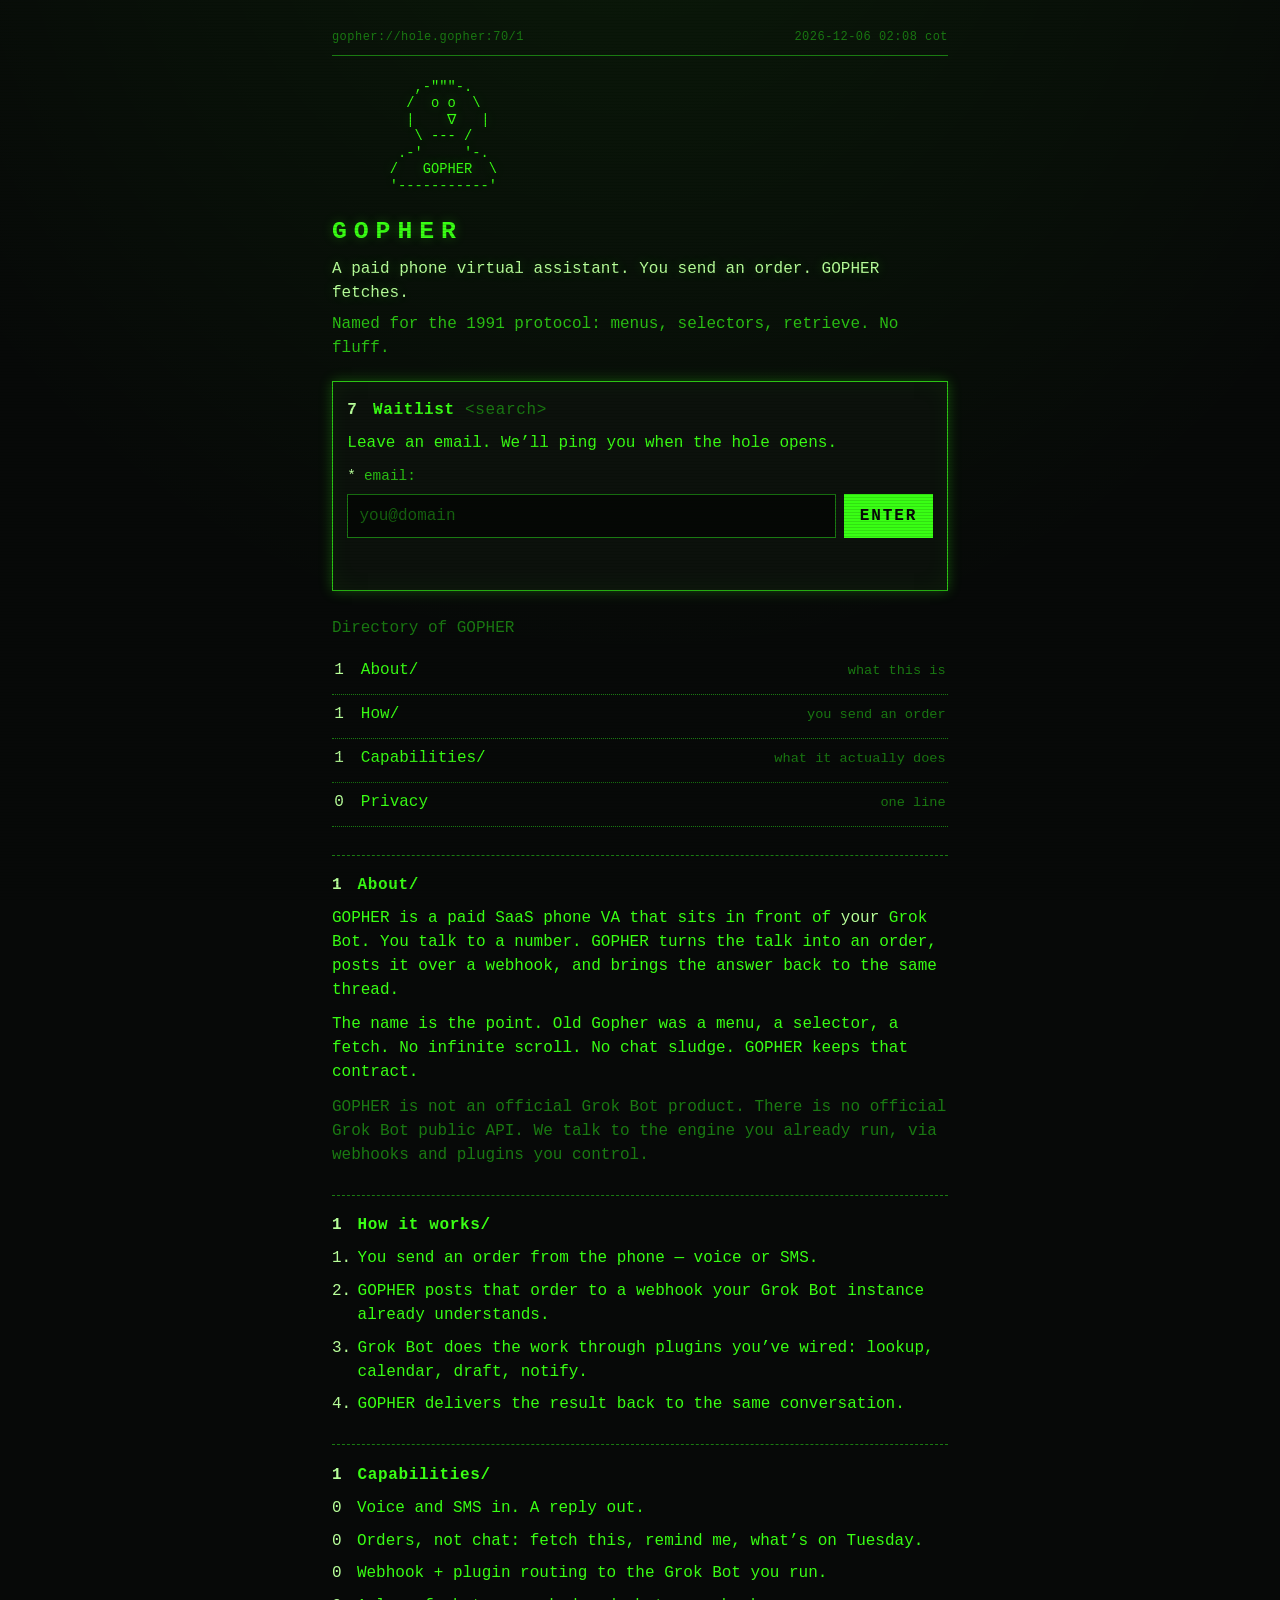
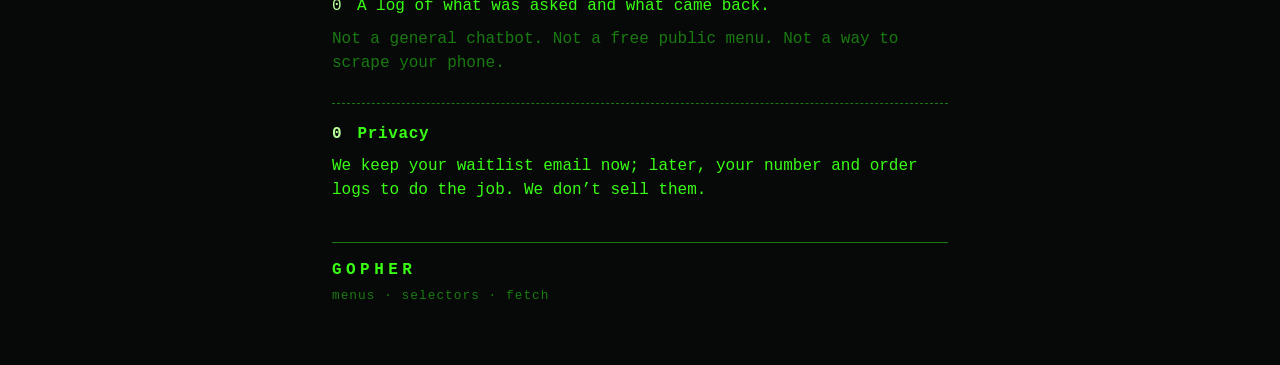
==== index.html @ e6ca9c7a "Initial GOPHER landing page and waitlist. Old-school Gopher-protocol look, working email waitlist, h" ====
<!DOCTYPE html>
<html lang="en">
<head>
  <meta charset="utf-8">
  <meta name="viewport" content="width=device-width, initial-scale=1, viewport-fit=cover">
  <meta name="color-scheme" content="dark">
  <meta name="theme-color" content="#070908">
  <meta name="description" content="GOPHER is a paid phone virtual assistant. You send an order. GOPHER fetches.">
  <title>GOPHER — phone virtual assistant</title>
  <link rel="stylesheet" href="/style.css">
  <link rel="icon" href="data:image/svg+xml,%3Csvg xmlns='http://www.w3.org/2000/svg' viewBox='0 0 16 16'%3E%3Ctext y='14' font-size='14'%3E%3C/text%3E%3Crect width='16' height='16' fill='%23070908'/%3E%3Ctext x='2' y='13' font-size='12' font-family='monospace' fill='%2339ff14'%3Eg%3C/text%3E%3C/svg%3E">
</head>
<body>
  <div class="crt" aria-hidden="true"></div>
  <a class="skip" href="#waitlist">Skip to waitlist</a>

  <div class="shell">
    <header class="status">
      <span class="host">gopher://hole.gopher:70/1</span>
      <span class="clock" id="clock"></span>
    </header>

    <main>
      <section class="hero" aria-labelledby="name">
        <pre class="mascot" aria-hidden="true">
          ,-"""-.
         /  o o  \
         |    ∇   |
          \ --- /
        .-'     '-.
       /   GOPHER  \
       '-----------'</pre>

        <h1 id="name">GOPHER</h1>
        <p class="breath">A paid phone virtual assistant. You send an order. GOPHER fetches.</p>
        <p class="tag">Named for the 1991 protocol: menus, selectors, retrieve. No fluff.</p>
      </section>

      <section class="menu-block wait" id="waitlist" aria-labelledby="wait-label">
        <h2 id="wait-label"><span class="itype">7</span> Waitlist <span class="idim">&lt;search&gt;</span></h2>
        <p class="info">Leave an email. We’ll ping you when the hole opens.</p>

        <form id="form" method="post" action="/api/waitlist" novalidate>
          <label class="prompt" for="email">
            <span class="star" aria-hidden="true">*</span>
            <span>email:</span>
          </label>
          <div class="row">
            <input
              id="email"
              name="email"
              type="email"
              inputmode="email"
              autocomplete="email"
              autocapitalize="off"
              spellcheck="false"
              maxlength="254"
              placeholder="you@domain"
              required
              aria-describedby="form-status">
            <button type="submit" id="submit">ENTER</button>
          </div>
          <p class="status-line" id="form-status" role="status" aria-live="polite"></p>
        </form>
      </section>

      <nav class="toc" aria-label="Selectors">
        <p class="info dim">Directory of GOPHER</p>
        <ol class="selectors">
          <li><a href="#about"><span class="itype">1</span> About/ <span class="path">what this is</span></a></li>
          <li><a href="#how"><span class="itype">1</span> How/ <span class="path">you send an order</span></a></li>
          <li><a href="#caps"><span class="itype">1</span> Capabilities/ <span class="path">what it actually does</span></a></li>
          <li><a href="#privacy"><span class="itype">0</span> Privacy <span class="path">one line</span></a></li>
        </ol>
      </nav>

      <section id="about" class="menu-block">
        <h2><span class="itype">1</span> About/</h2>
        <p class="info">GOPHER is a paid SaaS phone VA that sits in front of <em>your</em> Grok Bot. You talk to a number. GOPHER turns the talk into an order, posts it over a webhook, and brings the answer back to the same thread.</p>
        <p class="info">The name is the point. Old Gopher was a menu, a selector, a fetch. No infinite scroll. No chat sludge. GOPHER keeps that contract.</p>
        <p class="info dim">GOPHER is not an official Grok Bot product. There is no official Grok Bot public API. We talk to the engine you already run, via webhooks and plugins you control.</p>
      </section>

      <section id="how" class="menu-block">
        <h2><span class="itype">1</span> How it works/</h2>
        <ol class="steps">
          <li>You send an order from the phone — voice or SMS.</li>
          <li>GOPHER posts that order to a webhook your Grok Bot instance already understands.</li>
          <li>Grok Bot does the work through plugins you’ve wired: lookup, calendar, draft, notify.</li>
          <li>GOPHER delivers the result back to the same conversation.</li>
        </ol>
      </section>

      <section id="caps" class="menu-block">
        <h2><span class="itype">1</span> Capabilities/</h2>
        <ul class="caps">
          <li><span class="itype">0</span> Voice and SMS in. A reply out.</li>
          <li><span class="itype">0</span> Orders, not chat: fetch this, remind me, what’s on Tuesday.</li>
          <li><span class="itype">0</span> Webhook + plugin routing to the Grok Bot you run.</li>
          <li><span class="itype">0</span> A log of what was asked and what came back.</li>
        </ul>
        <p class="info dim">Not a general chatbot. Not a free public menu. Not a way to scrape your phone.</p>
      </section>

      <section id="privacy" class="menu-block">
        <h2><span class="itype">0</span> Privacy</h2>
        <p class="info">We keep your waitlist email now; later, your number and order logs to do the job. We don’t sell them.</p>
      </section>
    </main>

    <footer>
      <p>GOPHER</p>
      <p class="dim">menus · selectors · fetch</p>
    </footer>
  </div>

  <script src="/app.js"></script>
</body>
</html>
---- style.css ----
/* GOPHER — 1993 hole, 2026 phone. Phosphor on near-black. */
:root {
  --bg: #070908;
  --bg-2: #0c110c;
  --fg: #39ff14;
  --fg-mid: #2bc414;
  --fg-dim: #1a7a12;
  --fg-bright: #b8ff9a;
  --err: #ff6a3d;
  --max: 70ch;
  --pad: clamp(1rem, 4vw, 1.75rem);
  --glow: 0 0 12px rgba(57, 255, 20, 0.28);
}

*, *::before, *::after { box-sizing: border-box; }

html {
  background: var(--bg);
  color: var(--fg);
  font-family: ui-monospace, "SF Mono", "Cascadia Code", "IBM Plex Mono", Menlo, Consolas, "Courier New", monospace;
  font-size: clamp(14px, 2.7vw, 16px);
  line-height: 1.5;
  -webkit-text-size-adjust: 100%;
  text-rendering: optimizeLegibility;
}

body {
  margin: 0;
  min-height: 100dvh;
  background:
    radial-gradient(120% 80% at 50% -10%, rgba(57, 255, 20, 0.07), transparent 55%),
    var(--bg);
  color: var(--fg);
}

.crt {
  pointer-events: none;
  position: fixed;
  inset: 0;
  z-index: 50;
  background:
    repeating-linear-gradient(
      to bottom,
      transparent 0px,
      transparent 2px,
      rgba(0, 12, 0, 0.28) 2px,
      rgba(0, 12, 0, 0.28) 3px
    );
  opacity: 0.45;
}

.skip {
  position: absolute;
  left: 0.75rem;
  top: -3rem;
  z-index: 60;
  background: var(--fg);
  color: var(--bg);
  padding: 0.4rem 0.7rem;
  text-decoration: none;
}
.skip:focus { top: 0.75rem; }

.shell {
  width: min(var(--max), 100%);
  margin: 0 auto;
  padding: var(--pad);
  padding-bottom: calc(var(--pad) + 2rem);
  position: relative;
  z-index: 1;
}

.status {
  display: flex;
  justify-content: space-between;
  gap: 0.75rem;
  font-size: 0.75rem;
  color: var(--fg-dim);
  letter-spacing: 0.04em;
  text-transform: lowercase;
  border-bottom: 1px solid var(--fg-dim);
  padding-bottom: 0.55rem;
  margin-bottom: 1.5rem;
}
.status .clock { white-space: nowrap; }
.host { overflow: hidden; text-overflow: ellipsis; white-space: nowrap; }

.mascot {
  margin: 0 0 1.1rem;
  color: var(--fg);
  text-shadow: var(--glow);
  font-size: 0.78rem;
  line-height: 1.2;
  letter-spacing: 0;
  overflow: hidden;
}

h1 {
  margin: 0 0 0.45rem;
  font-size: 1.35rem;
  font-weight: 700;
  letter-spacing: 0.28em;
  text-shadow: var(--glow);
}

h2 {
  margin: 0 0 0.55rem;
  font-size: 1rem;
  font-weight: 700;
  letter-spacing: 0.04em;
}

.breath {
  margin: 0 0 0.4rem;
  color: var(--fg-bright);
  text-shadow: var(--glow);
}

.tag { margin: 0; color: var(--fg-mid); }

.menu-block {
  margin-top: 1.75rem;
  padding-top: 1.1rem;
  border-top: 1px dashed var(--fg-dim);
}

.wait {
  margin-top: 1.35rem;
  padding: 1rem 0.9rem 1.05rem;
  border: 1px solid var(--fg-mid);
  box-shadow: var(--glow), inset 0 0 24px rgba(57, 255, 20, 0.05);
  background: var(--bg-2);
}

.wait h2 { margin-top: 0; }

.info { margin: 0 0 0.65rem; }
.info:last-child { margin-bottom: 0; }
.dim, .idim { color: var(--fg-dim); font-weight: 400; }

.itype {
  display: inline-block;
  min-width: 1.15ch;
  color: var(--fg-bright);
  margin-right: 0.45ch;
}

.toc { margin-top: 1.6rem; }
.selectors {
  list-style: none;
  margin: 0;
  padding: 0;
}
.selectors li { margin: 0; }
.selectors a {
  display: flex;
  flex-wrap: wrap;
  gap: 0.35rem 0.7rem;
  color: var(--fg);
  text-decoration: none;
  padding: 0.45rem 0.15rem;
  border-bottom: 1px dotted var(--fg-dim);
  min-height: 44px;
  align-items: baseline;
}
.selectors a:hover,
.selectors a:focus-visible {
  color: var(--fg-bright);
  text-shadow: var(--glow);
  outline: none;
  background: rgba(57, 255, 20, 0.05);
}
.path {
  color: var(--fg-dim);
  margin-left: auto;
  font-size: 0.85em;
}

.steps, .caps {
  margin: 0;
  padding: 0;
  list-style: none;
}
.steps li,
.caps li {
  margin: 0 0 0.55rem;
  padding-left: 1.6rem;
  position: relative;
}
.steps li::before {
  position: absolute;
  left: 0;
  color: var(--fg-bright);
}
.steps li:nth-child(1)::before { content: "1."; }
.steps li:nth-child(2)::before { content: "2."; }
.steps li:nth-child(3)::before { content: "3."; }
.steps li:nth-child(4)::before { content: "4."; }
.caps li { padding-left: 0; }

em { font-style: normal; color: var(--fg-bright); }
a { color: var(--fg-bright); }
footer a, .shell > p a { color: var(--fg); }

.prompt {
  display: flex;
  gap: 0.5rem;
  align-items: baseline;
  color: var(--fg-mid);
  margin-bottom: 0.4rem;
  font-size: 0.9rem;
}
.star { color: var(--fg-bright); }

.row {
  display: flex;
  flex-wrap: wrap;
  gap: 0.5rem;
}

input[type="email"] {
  flex: 1 1 12rem;
  min-width: 0;
  min-height: 44px;
  background: #050705;
  color: var(--fg-bright);
  border: 1px solid var(--fg-dim);
  border-radius: 0;
  padding: 0.55rem 0.7rem;
  font: inherit;
  caret-color: var(--fg);
  box-shadow: inset 0 0 0 0 var(--fg);
}
input[type="email"]::placeholder { color: var(--fg-dim); opacity: 0.8; }
input[type="email"]:focus {
  outline: none;
  border-color: var(--fg);
  box-shadow: var(--glow), inset 0 0 8px rgba(57, 255, 20, 0.08);
}

button {
  flex: 0 0 auto;
  min-height: 44px;
  min-width: 5.5rem;
  background: var(--fg);
  color: var(--bg);
  border: 1px solid var(--fg);
  font: inherit;
  font-weight: 700;
  letter-spacing: 0.12em;
  padding: 0.55rem 0.9rem;
  cursor: pointer;
}
button:hover { background: var(--fg-bright); }
button:focus-visible {
  outline: 2px solid var(--fg-bright);
  outline-offset: 2px;
}
button:disabled {
  opacity: 0.55;
  cursor: wait;
}
form.done button { opacity: 0.4; cursor: default; }
input[readonly] { opacity: 0.85; }

.status-line {
  min-height: 1.5em;
  margin: 0.7rem 0 0;
  color: var(--fg-mid);
  white-space: pre-wrap;
}
.status-line.ok { color: var(--fg-bright); text-shadow: var(--glow); }
.status-line.err { color: var(--err); }
.status-line.dup { color: var(--fg-mid); }

footer {
  margin-top: 2.5rem;
  padding-top: 0.9rem;
  border-top: 1px solid var(--fg-dim);
  text-align: left;
}
footer p { margin: 0; letter-spacing: 0.28em; font-weight: 700; }
footer .dim { letter-spacing: 0.08em; font-weight: 400; margin-top: 0.25rem; font-size: 0.8rem; }

::selection { background: var(--fg); color: var(--bg); }

@media (min-width: 540px) {
  h1 { font-size: 1.55rem; }
  .mascot { font-size: 0.86rem; }
}

@media (prefers-reduced-motion: reduce) {
  .crt { display: none; }
  * { text-shadow: none !important; }
}
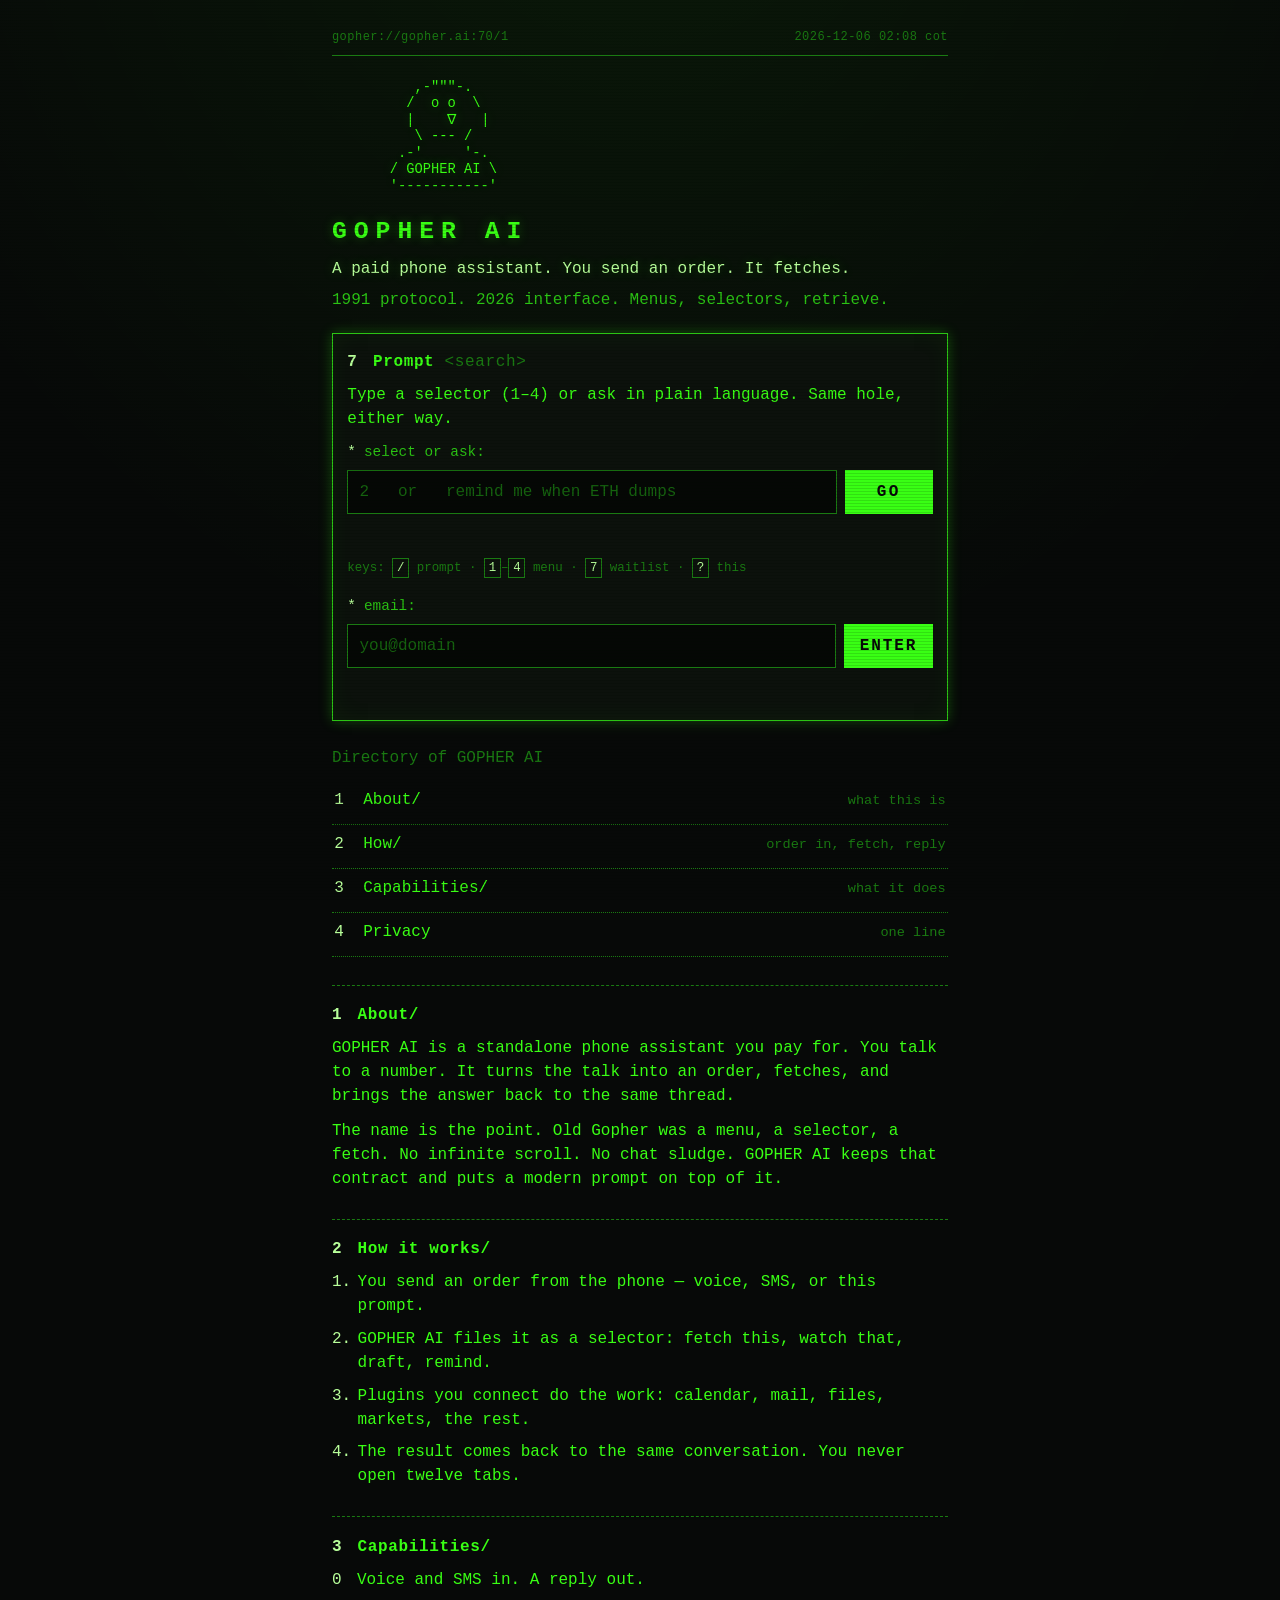
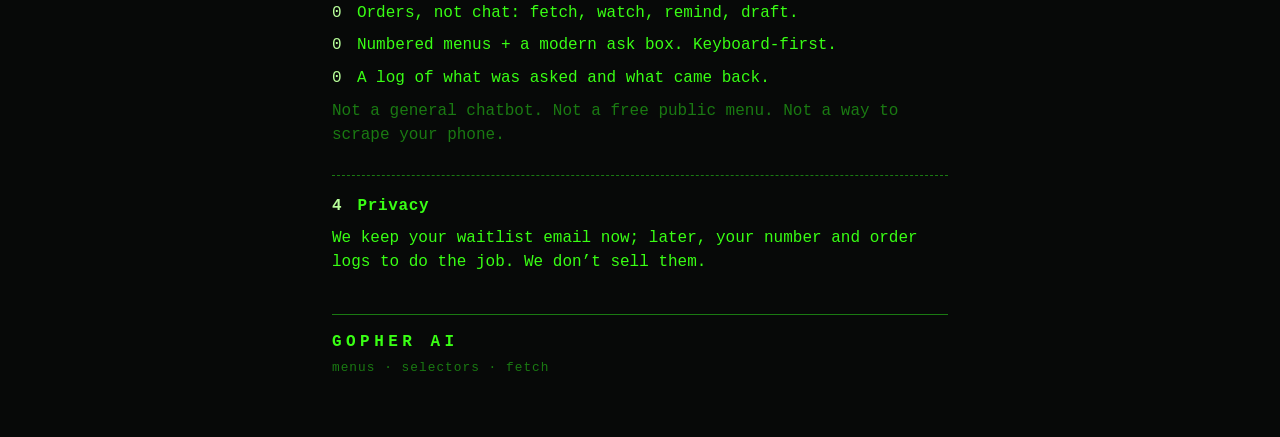
==== commit baa9badf: "GOPHER AI standalone landing: prompt, keyboard selectors, no engine branding. Add a Gopher search/co" ====
--- a/index.html
+++ b/index.html
@@ -5,18 +5,18 @@
   <meta name="viewport" content="width=device-width, initial-scale=1, viewport-fit=cover">
   <meta name="color-scheme" content="dark">
   <meta name="theme-color" content="#070908">
-  <meta name="description" content="GOPHER is a paid phone virtual assistant. You send an order. GOPHER fetches.">
-  <title>GOPHER — phone virtual assistant</title>
-  <link rel="stylesheet" href="/style.css">
-  <link rel="icon" href="data:image/svg+xml,%3Csvg xmlns='http://www.w3.org/2000/svg' viewBox='0 0 16 16'%3E%3Ctext y='14' font-size='14'%3E%3C/text%3E%3Crect width='16' height='16' fill='%23070908'/%3E%3Ctext x='2' y='13' font-size='12' font-family='monospace' fill='%2339ff14'%3Eg%3C/text%3E%3C/svg%3E">
+  <meta name="description" content="GOPHER AI is a paid phone virtual assistant. You send an order. It fetches.">
+  <title>GOPHER AI</title>
+  <link rel="stylesheet" href="style.css">
+  <link rel="icon" href="data:image/svg+xml,%3Csvg xmlns='http://www.w3.org/2000/svg' viewBox='0 0 16 16'%3E%3Crect width='16' height='16' fill='%23070908'/%3E%3Ctext x='2' y='13' font-size='12' font-family='monospace' fill='%2339ff14'%3Eg%3C/text%3E%3C/svg%3E">
 </head>
 <body>
   <div class="crt" aria-hidden="true"></div>
-  <a class="skip" href="#waitlist">Skip to waitlist</a>
+  <a class="skip" href="#ask">Skip to prompt</a>
 
   <div class="shell">
     <header class="status">
-      <span class="host">gopher://hole.gopher:70/1</span>
+      <span class="host">gopher://gopher.ai:70/1</span>
       <span class="clock" id="clock"></span>
     </header>
 
@@ -28,17 +28,31 @@
          |    ∇   |
           \ --- /
         .-'     '-.
-       /   GOPHER  \
+       / GOPHER AI \
        '-----------'</pre>
-
-        <h1 id="name">GOPHER</h1>
-        <p class="breath">A paid phone virtual assistant. You send an order. GOPHER fetches.</p>
-        <p class="tag">Named for the 1991 protocol: menus, selectors, retrieve. No fluff.</p>
+        <h1 id="name">GOPHER AI</h1>
+        <p class="breath">A paid phone assistant. You send an order. It fetches.</p>
+        <p class="tag">1991 protocol. 2026 interface. Menus, selectors, retrieve.</p>
       </section>
 
-      <section class="menu-block wait" id="waitlist" aria-labelledby="wait-label">
-        <h2 id="wait-label"><span class="itype">7</span> Waitlist <span class="idim">&lt;search&gt;</span></h2>
-        <p class="info">Leave an email. We’ll ping you when the hole opens.</p>
+      <section class="menu-block wait" id="ask" aria-labelledby="ask-label">
+        <h2 id="ask-label"><span class="itype">7</span> Prompt <span class="idim">&lt;search&gt;</span></h2>
+        <p class="info">Type a selector (1–4) or ask in plain language. Same hole, either way.</p>
+
+        <form id="ask-form" autocomplete="off">
+          <label class="prompt" for="command">
+            <span class="star" aria-hidden="true">*</span>
+            <span>select or ask:</span>
+          </label>
+          <div class="row">
+            <input id="command" name="command" type="text" maxlength="280"
+              placeholder="2   or   remind me when ETH dumps"
+              spellcheck="true" enterkeyhint="go">
+            <button type="submit" id="go">GO</button>
+          </div>
+          <p class="status-line" id="ask-status" role="status" aria-live="polite"></p>
+          <p class="keys dim">keys: <kbd>/</kbd> prompt · <kbd>1</kbd>–<kbd>4</kbd> menu · <kbd>7</kbd> waitlist · <kbd>?</kbd> this</p>
+        </form>
 
         <form id="form" method="post" action="/api/waitlist" novalidate>
           <label class="prompt" for="email">
@@ -46,17 +60,9 @@
             <span>email:</span>
           </label>
           <div class="row">
-            <input
-              id="email"
-              name="email"
-              type="email"
-              inputmode="email"
-              autocomplete="email"
-              autocapitalize="off"
-              spellcheck="false"
-              maxlength="254"
-              placeholder="you@domain"
-              required
+            <input id="email" name="email" type="email" inputmode="email"
+              autocomplete="email" autocapitalize="off" spellcheck="false"
+              maxlength="254" placeholder="you@domain" required
               aria-describedby="form-status">
             <button type="submit" id="submit">ENTER</button>
           </div>
@@ -65,55 +71,54 @@
       </section>
 
       <nav class="toc" aria-label="Selectors">
-        <p class="info dim">Directory of GOPHER</p>
+        <p class="info dim">Directory of GOPHER AI</p>
         <ol class="selectors">
-          <li><a href="#about"><span class="itype">1</span> About/ <span class="path">what this is</span></a></li>
-          <li><a href="#how"><span class="itype">1</span> How/ <span class="path">you send an order</span></a></li>
-          <li><a href="#caps"><span class="itype">1</span> Capabilities/ <span class="path">what it actually does</span></a></li>
-          <li><a href="#privacy"><span class="itype">0</span> Privacy <span class="path">one line</span></a></li>
+          <li><a href="#about" data-key="1"><span class="itype">1</span> About/ <span class="path">what this is</span></a></li>
+          <li><a href="#how" data-key="2"><span class="itype">2</span> How/ <span class="path">order in, fetch, reply</span></a></li>
+          <li><a href="#caps" data-key="3"><span class="itype">3</span> Capabilities/ <span class="path">what it does</span></a></li>
+          <li><a href="#privacy" data-key="4"><span class="itype">4</span> Privacy <span class="path">one line</span></a></li>
         </ol>
       </nav>
 
-      <section id="about" class="menu-block">
+      <section id="about" class="menu-block" tabindex="-1">
         <h2><span class="itype">1</span> About/</h2>
-        <p class="info">GOPHER is a paid SaaS phone VA that sits in front of <em>your</em> Grok Bot. You talk to a number. GOPHER turns the talk into an order, posts it over a webhook, and brings the answer back to the same thread.</p>
-        <p class="info">The name is the point. Old Gopher was a menu, a selector, a fetch. No infinite scroll. No chat sludge. GOPHER keeps that contract.</p>
-        <p class="info dim">GOPHER is not an official Grok Bot product. There is no official Grok Bot public API. We talk to the engine you already run, via webhooks and plugins you control.</p>
+        <p class="info">GOPHER AI is a standalone phone assistant you pay for. You talk to a number. It turns the talk into an order, fetches, and brings the answer back to the same thread.</p>
+        <p class="info">The name is the point. Old Gopher was a menu, a selector, a fetch. No infinite scroll. No chat sludge. GOPHER AI keeps that contract and puts a modern prompt on top of it.</p>
       </section>
 
-      <section id="how" class="menu-block">
-        <h2><span class="itype">1</span> How it works/</h2>
+      <section id="how" class="menu-block" tabindex="-1">
+        <h2><span class="itype">2</span> How it works/</h2>
         <ol class="steps">
-          <li>You send an order from the phone — voice or SMS.</li>
-          <li>GOPHER posts that order to a webhook your Grok Bot instance already understands.</li>
-          <li>Grok Bot does the work through plugins you’ve wired: lookup, calendar, draft, notify.</li>
-          <li>GOPHER delivers the result back to the same conversation.</li>
+          <li>You send an order from the phone — voice, SMS, or this prompt.</li>
+          <li>GOPHER AI files it as a selector: fetch this, watch that, draft, remind.</li>
+          <li>Plugins you connect do the work: calendar, mail, files, markets, the rest.</li>
+          <li>The result comes back to the same conversation. You never open twelve tabs.</li>
         </ol>
       </section>
 
-      <section id="caps" class="menu-block">
-        <h2><span class="itype">1</span> Capabilities/</h2>
+      <section id="caps" class="menu-block" tabindex="-1">
+        <h2><span class="itype">3</span> Capabilities/</h2>
         <ul class="caps">
           <li><span class="itype">0</span> Voice and SMS in. A reply out.</li>
-          <li><span class="itype">0</span> Orders, not chat: fetch this, remind me, what’s on Tuesday.</li>
-          <li><span class="itype">0</span> Webhook + plugin routing to the Grok Bot you run.</li>
+          <li><span class="itype">0</span> Orders, not chat: fetch, watch, remind, draft.</li>
+          <li><span class="itype">0</span> Numbered menus + a modern ask box. Keyboard-first.</li>
           <li><span class="itype">0</span> A log of what was asked and what came back.</li>
         </ul>
         <p class="info dim">Not a general chatbot. Not a free public menu. Not a way to scrape your phone.</p>
       </section>
 
-      <section id="privacy" class="menu-block">
-        <h2><span class="itype">0</span> Privacy</h2>
+      <section id="privacy" class="menu-block" tabindex="-1">
+        <h2><span class="itype">4</span> Privacy</h2>
         <p class="info">We keep your waitlist email now; later, your number and order logs to do the job. We don’t sell them.</p>
       </section>
     </main>
 
     <footer>
-      <p>GOPHER</p>
+      <p>GOPHER AI</p>
       <p class="dim">menus · selectors · fetch</p>
     </footer>
   </div>
 
-  <script src="/app.js"></script>
+  <script src="app.js"></script>
 </body>
 </html>
--- a/style.css
+++ b/style.css
@@ -293,3 +293,53 @@
   .crt { display: none; }
   * { text-shadow: none !important; }
 }
+
+/* GOPHER AI — command prompt + keyboard */
+.keys { margin: 0.55rem 0 1.1rem; font-size: 0.78rem; }
+kbd {
+  display: inline-block;
+  border: 1px solid var(--fg-dim);
+  padding: 0 0.3em;
+  min-width: 1.1em;
+  text-align: center;
+  color: var(--fg-bright);
+  font: inherit;
+}
+#command {
+  flex: 1 1 12rem;
+  min-width: 0;
+  min-height: 44px;
+  background: #050705;
+  color: var(--fg-bright);
+  border: 1px solid var(--fg-dim);
+  border-radius: 0;
+  padding: 0.55rem 0.7rem;
+  font: inherit;
+  caret-color: var(--fg);
+}
+#command:focus {
+  outline: none;
+  border-color: var(--fg);
+  box-shadow: var(--glow), inset 0 0 8px rgba(57, 255, 20, 0.08);
+}
+#command::placeholder { color: var(--fg-dim); opacity: 0.8; }
+#go {
+  letter-spacing: 0.14em;
+}
+.selectors a.active,
+.selectors a:hover,
+.selectors a:focus-visible {
+  color: var(--fg-bright);
+  text-shadow: var(--glow);
+  background: rgba(57, 255, 20, 0.07);
+}
+.selectors a .itype {
+  min-width: 1.4ch;
+}
+section.menu-block:target,
+section.menu-block:focus {
+  outline: none;
+  box-shadow: inset 3px 0 0 var(--fg);
+  padding-left: 0.6rem;
+}
+#ask-form { margin-bottom: 0.9rem; }
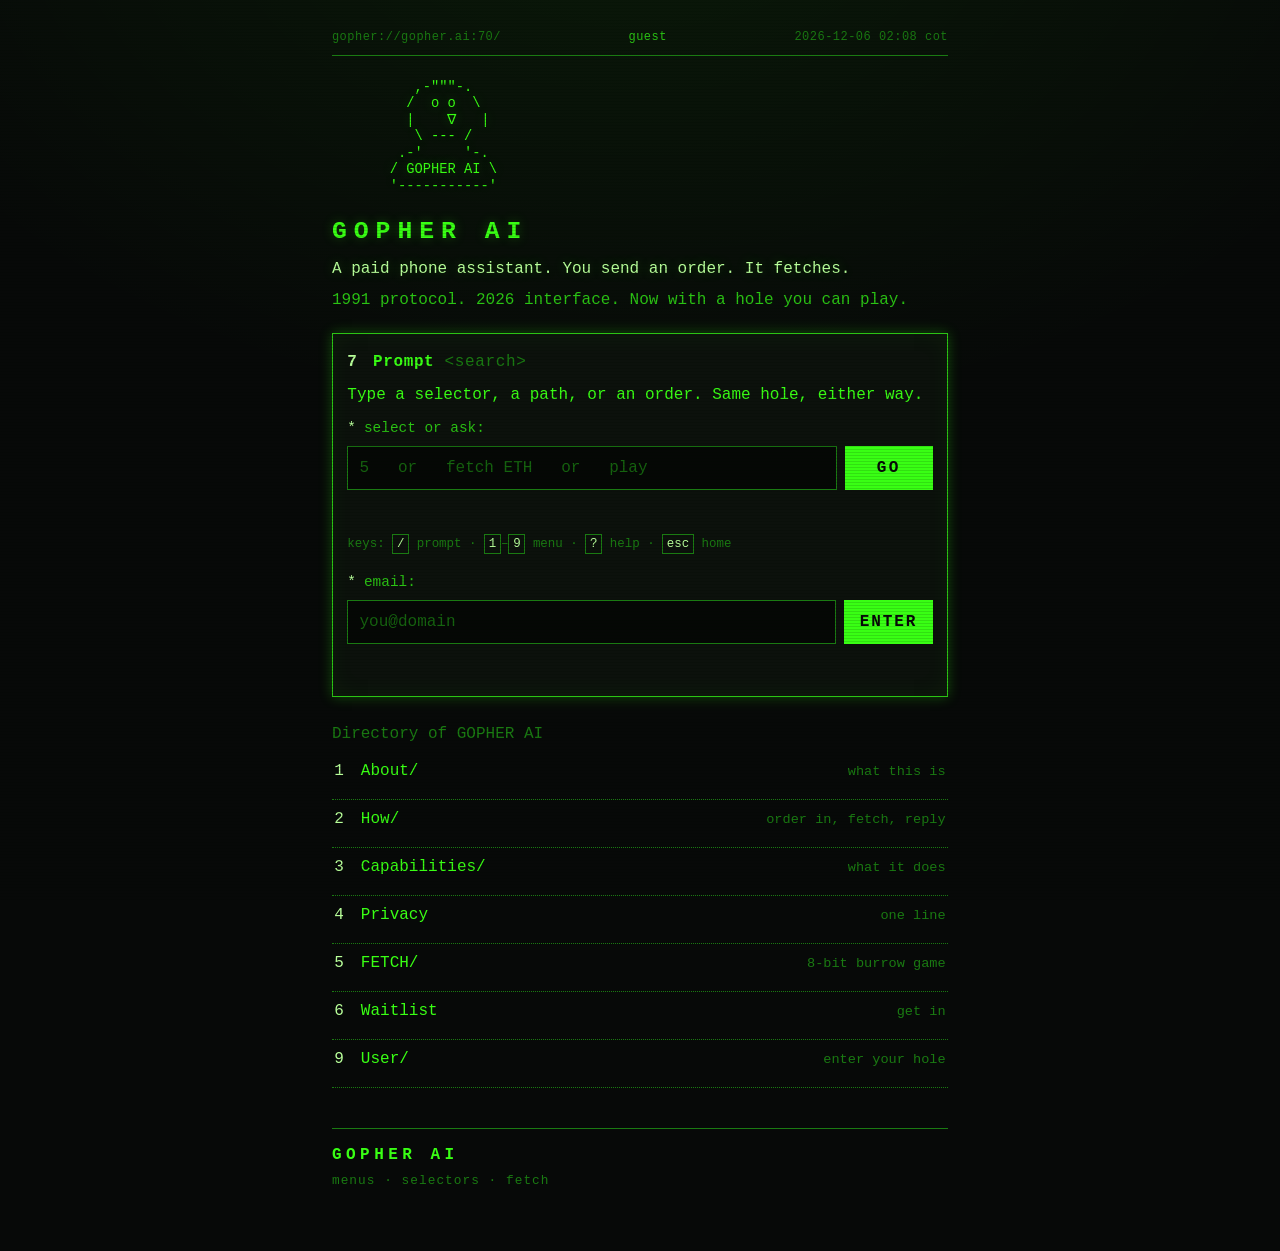
==== commit 5ec4f1b1: "Add scalable Gopher directory, device login, and FETCH 8-bit game. Menu is data-driven. User/ stores" ====
--- a/index.html
+++ b/index.html
@@ -5,9 +5,10 @@
   <meta name="viewport" content="width=device-width, initial-scale=1, viewport-fit=cover">
   <meta name="color-scheme" content="dark">
   <meta name="theme-color" content="#070908">
-  <meta name="description" content="GOPHER AI is a paid phone virtual assistant. You send an order. It fetches.">
+  <meta name="description" content="GOPHER AI is a paid phone assistant. Menus, selectors, fetch. Play FETCH.">
   <title>GOPHER AI</title>
   <link rel="stylesheet" href="style.css">
+  <link rel="manifest" href="manifest.json">
   <link rel="icon" href="data:image/svg+xml,%3Csvg xmlns='http://www.w3.org/2000/svg' viewBox='0 0 16 16'%3E%3Crect width='16' height='16' fill='%23070908'/%3E%3Ctext x='2' y='13' font-size='12' font-family='monospace' fill='%2339ff14'%3Eg%3C/text%3E%3C/svg%3E">
 </head>
 <body>
@@ -16,13 +17,13 @@
 
   <div class="shell">
     <header class="status">
-      <span class="host">gopher://gopher.ai:70/1</span>
+      <span class="host" id="host">gopher://gopher.ai:70/1</span>
+      <span class="who" id="who">guest</span>
       <span class="clock" id="clock"></span>
     </header>
 
-    <main>
-      <section class="hero" aria-labelledby="name">
-        <pre class="mascot" aria-hidden="true">
+    <section class="hero" id="hero">
+      <pre class="mascot" aria-hidden="true">
           ,-"""-.
          /  o o  \
          |    ∇   |
@@ -30,95 +31,87 @@
         .-'     '-.
        / GOPHER AI \
        '-----------'</pre>
-        <h1 id="name">GOPHER AI</h1>
-        <p class="breath">A paid phone assistant. You send an order. It fetches.</p>
-        <p class="tag">1991 protocol. 2026 interface. Menus, selectors, retrieve.</p>
-      </section>
+      <h1>GOPHER AI</h1>
+      <p class="breath">A paid phone assistant. You send an order. It fetches.</p>
+      <p class="tag">1991 protocol. 2026 interface. Now with a hole you can play.</p>
+    </section>
 
-      <section class="menu-block wait" id="ask" aria-labelledby="ask-label">
-        <h2 id="ask-label"><span class="itype">7</span> Prompt <span class="idim">&lt;search&gt;</span></h2>
-        <p class="info">Type a selector (1–4) or ask in plain language. Same hole, either way.</p>
+    <section class="menu-block wait" id="ask">
+      <h2><span class="itype">7</span> Prompt <span class="idim">&lt;search&gt;</span></h2>
+      <p class="info">Type a selector, a path, or an order. Same hole, either way.</p>
+      <form id="ask-form" autocomplete="off">
+        <label class="prompt" for="command"><span class="star">*</span> <span>select or ask:</span></label>
+        <div class="row">
+          <input id="command" maxlength="280" placeholder="5   or   fetch ETH   or   play" enterkeyhint="go">
+          <button type="submit" id="go">GO</button>
+        </div>
+        <p class="status-line" id="ask-status" role="status"></p>
+        <p class="keys dim">keys: <kbd>/</kbd> prompt · <kbd>1</kbd>–<kbd>9</kbd> menu · <kbd>?</kbd> help · <kbd>esc</kbd> home</p>
+      </form>
+      <form id="form" novalidate>
+        <label class="prompt" for="email"><span class="star">*</span> <span>email:</span></label>
+        <div class="row">
+          <input id="email" type="email" inputmode="email" autocomplete="email" maxlength="254" placeholder="you@domain" required>
+          <button type="submit" id="submit">ENTER</button>
+        </div>
+        <p class="status-line" id="form-status" role="status"></p>
+      </form>
+    </section>
 
-        <form id="ask-form" autocomplete="off">
-          <label class="prompt" for="command">
-            <span class="star" aria-hidden="true">*</span>
-            <span>select or ask:</span>
-          </label>
-          <div class="row">
-            <input id="command" name="command" type="text" maxlength="280"
-              placeholder="2   or   remind me when ETH dumps"
-              spellcheck="true" enterkeyhint="go">
-            <button type="submit" id="go">GO</button>
+    <nav class="toc" id="dir" aria-label="Gopher directory"></nav>
+
+    <section id="view" class="menu-block" hidden tabindex="-1"></section>
+
+    <section id="auth" class="menu-block wait" hidden>
+      <h2><span class="itype">9</span> User/</h2>
+      <p class="info">A hole on this device. Passphrase never leaves the phone. Not a cloud account yet.</p>
+      <form id="auth-form">
+        <label class="prompt" for="uname"><span class="star">*</span> name:</label>
+        <input id="uname" maxlength="24" autocomplete="username" placeholder="hole-name">
+        <label class="prompt" for="pass"><span class="star">*</span> passphrase:</label>
+        <input id="pass" type="password" maxlength="128" autocomplete="current-password" placeholder="••••">
+        <div class="row">
+          <button type="submit" id="auth-enter">ENTER HOLE</button>
+          <button type="button" id="auth-new" class="ghost">NEW HOLE</button>
+          <button type="button" id="auth-out" class="ghost" hidden>LEAVE</button>
+        </div>
+        <p class="status-line" id="auth-status" role="status"></p>
+      </form>
+    </section>
+
+    <section id="game" class="menu-block game-block" hidden>
+      <h2><span class="itype">5</span> FETCH/</h2>
+      <p class="info">8-bit burrow. Collect packets. Avoid sludge. Arrow keys or WASD. Tap edges on a phone.</p>
+      <div class="game-wrap">
+        <canvas id="fetch" width="160" height="144" aria-label="FETCH, an 8-bit gopher game"></canvas>
+        <div class="game-hud">
+          <span id="g-score">score 0</span>
+          <span id="g-lvl">lvl 1</span>
+          <span id="g-lives">lives 3</span>
+          <span id="g-best">best 0</span>
+        </div>
+        <div class="dpad" aria-hidden="true">
+          <button type="button" data-dir="up">↑</button>
+          <div class="dpad-mid">
+            <button type="button" data-dir="left">←</button>
+            <button type="button" data-dir="down">↓</button>
+            <button type="button" data-dir="right">→</button>
           </div>
-          <p class="status-line" id="ask-status" role="status" aria-live="polite"></p>
-          <p class="keys dim">keys: <kbd>/</kbd> prompt · <kbd>1</kbd>–<kbd>4</kbd> menu · <kbd>7</kbd> waitlist · <kbd>?</kbd> this</p>
-        </form>
-
-        <form id="form" method="post" action="/api/waitlist" novalidate>
-          <label class="prompt" for="email">
-            <span class="star" aria-hidden="true">*</span>
-            <span>email:</span>
-          </label>
-          <div class="row">
-            <input id="email" name="email" type="email" inputmode="email"
-              autocomplete="email" autocapitalize="off" spellcheck="false"
-              maxlength="254" placeholder="you@domain" required
-              aria-describedby="form-status">
-            <button type="submit" id="submit">ENTER</button>
-          </div>
-          <p class="status-line" id="form-status" role="status" aria-live="polite"></p>
-        </form>
-      </section>
-
-      <nav class="toc" aria-label="Selectors">
-        <p class="info dim">Directory of GOPHER AI</p>
-        <ol class="selectors">
-          <li><a href="#about" data-key="1"><span class="itype">1</span> About/ <span class="path">what this is</span></a></li>
-          <li><a href="#how" data-key="2"><span class="itype">2</span> How/ <span class="path">order in, fetch, reply</span></a></li>
-          <li><a href="#caps" data-key="3"><span class="itype">3</span> Capabilities/ <span class="path">what it does</span></a></li>
-          <li><a href="#privacy" data-key="4"><span class="itype">4</span> Privacy <span class="path">one line</span></a></li>
-        </ol>
-      </nav>
-
-      <section id="about" class="menu-block" tabindex="-1">
-        <h2><span class="itype">1</span> About/</h2>
-        <p class="info">GOPHER AI is a standalone phone assistant you pay for. You talk to a number. It turns the talk into an order, fetches, and brings the answer back to the same thread.</p>
-        <p class="info">The name is the point. Old Gopher was a menu, a selector, a fetch. No infinite scroll. No chat sludge. GOPHER AI keeps that contract and puts a modern prompt on top of it.</p>
-      </section>
-
-      <section id="how" class="menu-block" tabindex="-1">
-        <h2><span class="itype">2</span> How it works/</h2>
-        <ol class="steps">
-          <li>You send an order from the phone — voice, SMS, or this prompt.</li>
-          <li>GOPHER AI files it as a selector: fetch this, watch that, draft, remind.</li>
-          <li>Plugins you connect do the work: calendar, mail, files, markets, the rest.</li>
-          <li>The result comes back to the same conversation. You never open twelve tabs.</li>
-        </ol>
-      </section>
-
-      <section id="caps" class="menu-block" tabindex="-1">
-        <h2><span class="itype">3</span> Capabilities/</h2>
-        <ul class="caps">
-          <li><span class="itype">0</span> Voice and SMS in. A reply out.</li>
-          <li><span class="itype">0</span> Orders, not chat: fetch, watch, remind, draft.</li>
-          <li><span class="itype">0</span> Numbered menus + a modern ask box. Keyboard-first.</li>
-          <li><span class="itype">0</span> A log of what was asked and what came back.</li>
-        </ul>
-        <p class="info dim">Not a general chatbot. Not a free public menu. Not a way to scrape your phone.</p>
-      </section>
-
-      <section id="privacy" class="menu-block" tabindex="-1">
-        <h2><span class="itype">4</span> Privacy</h2>
-        <p class="info">We keep your waitlist email now; later, your number and order logs to do the job. We don’t sell them.</p>
-      </section>
-    </main>
+        </div>
+        <div class="row">
+          <button type="button" id="g-start">START</button>
+          <button type="button" id="g-mute" class="ghost">MUTE</button>
+        </div>
+        <p class="status-line" id="g-status">press START. fetch 8 packets to clear a hole.</p>
+      </div>
+    </section>
 
     <footer>
       <p>GOPHER AI</p>
       <p class="dim">menus · selectors · fetch</p>
     </footer>
   </div>
-
+  <script src="game.js"></script>
   <script src="app.js"></script>
 </body>
 </html>
--- a/style.css
+++ b/style.css
@@ -343,3 +343,82 @@
   padding-left: 0.6rem;
 }
 #ask-form { margin-bottom: 0.9rem; }
+
+.status { align-items: baseline; }
+.who { color: var(--fg-mid); overflow: hidden; text-overflow: ellipsis; max-width: 10ch; }
+#uname, #pass, #auth input[type="password"], #auth input[type="text"] {
+  width: 100%;
+  min-height: 44px;
+  margin-bottom: 0.55rem;
+  background: #050705;
+  color: var(--fg-bright);
+  border: 1px solid var(--fg-dim);
+  border-radius: 0;
+  padding: 0.55rem 0.7rem;
+  font: inherit;
+  caret-color: var(--fg);
+}
+button.ghost {
+  background: transparent;
+  color: var(--fg);
+  border: 1px solid var(--fg-dim);
+  letter-spacing: 0.08em;
+}
+button.ghost:hover { border-color: var(--fg); color: var(--fg-bright); }
+.game-wrap { margin-top: 0.6rem; }
+#fetch {
+  width: 100%;
+  max-width: 480px;
+  height: auto;
+  image-rendering: pixelated;
+  image-rendering: crisp-edges;
+  background: #020302;
+  border: 1px solid var(--fg-mid);
+  box-shadow: var(--glow);
+  display: block;
+}
+.game-hud {
+  display: flex;
+  flex-wrap: wrap;
+  gap: 0.6rem 1rem;
+  font-size: 0.8rem;
+  color: var(--fg-mid);
+  margin: 0.5rem 0;
+}
+.dpad { display: grid; gap: 0.35rem; justify-items: center; margin: 0.6rem 0 0.8rem; }
+.dpad-mid { display: flex; gap: 0.35rem; }
+.dpad button {
+  min-width: 3.2rem;
+  letter-spacing: 0;
+}
+#dir .info { margin-bottom: 0.35rem; }
+.selectors button.sel {
+  display: flex;
+  width: 100%;
+  text-align: left;
+  background: transparent;
+  color: var(--fg);
+  border: 0;
+  border-bottom: 1px dotted var(--fg-dim);
+  border-radius: 0;
+  font: inherit;
+  font-weight: 400;
+  letter-spacing: 0;
+  padding: 0.45rem 0.15rem;
+  min-height: 48px;
+  align-items: baseline;
+  justify-content: flex-start;
+  gap: 0.35rem 0.7rem;
+  flex-wrap: wrap;
+}
+.selectors button.sel:hover,
+.selectors button.sel:focus-visible,
+.selectors button.sel.active {
+  color: var(--fg-bright);
+  text-shadow: var(--glow);
+  background: rgba(57, 255, 20, 0.07);
+  outline: none;
+}
+#view p { margin: 0 0 0.65rem; }
+#view ul, #view ol { margin: 0; padding: 0; list-style: none; }
+#view li { margin: 0 0 0.5rem; }
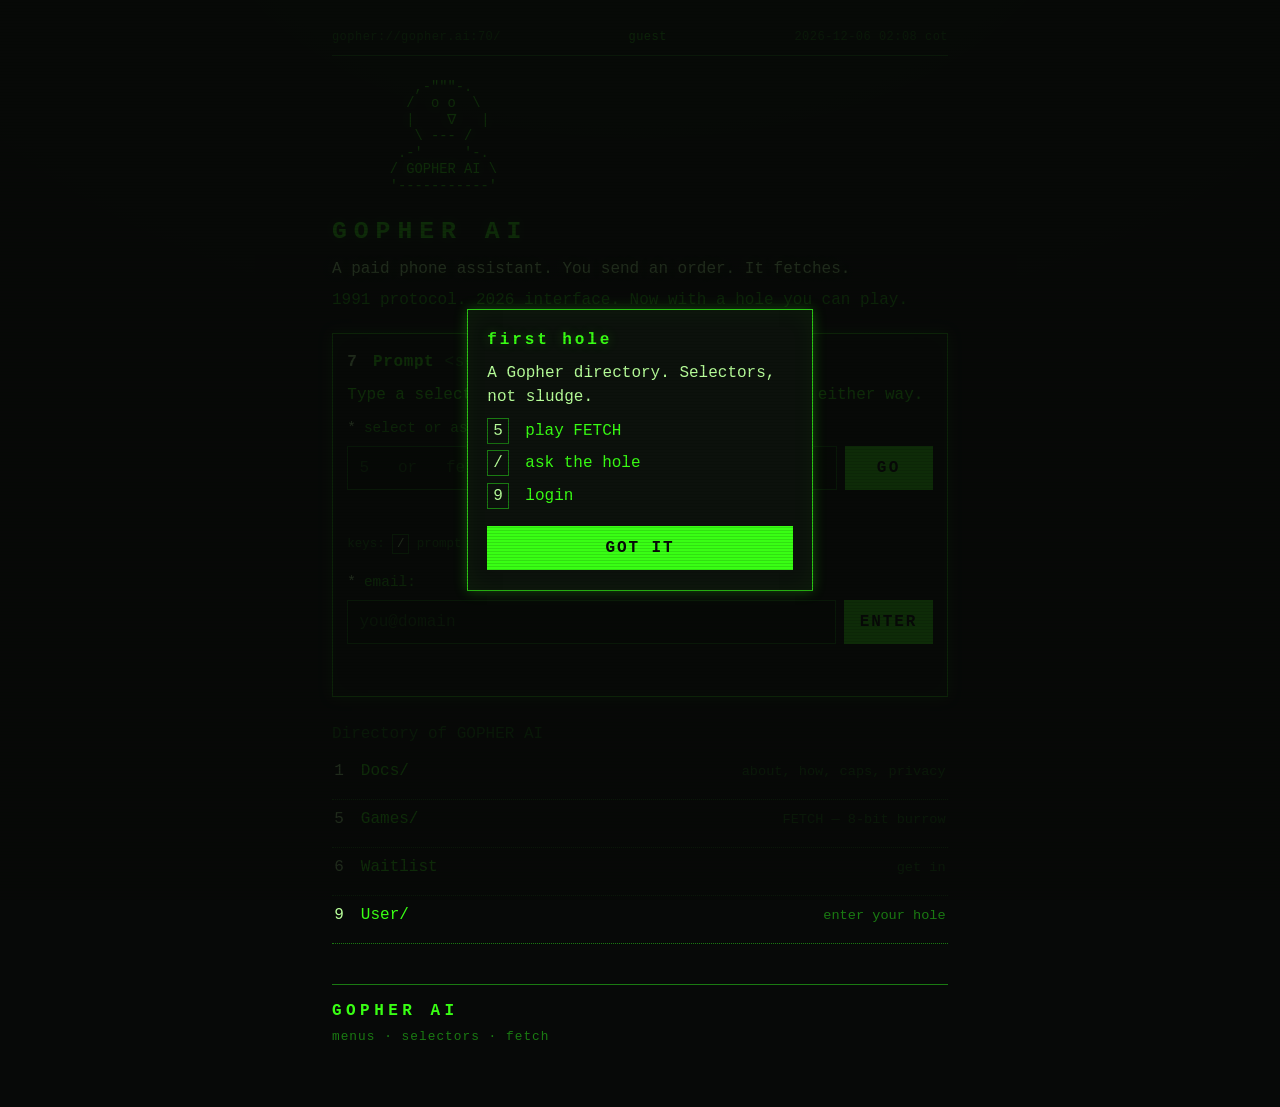
==== commit 418d881e: "Make GOPHER AI a playable hole: data-driven menu, live fetch, discrete FETCH. FETCH is one tile per " ====
--- a/index.html
+++ b/index.html
@@ -6,6 +6,16 @@
   <meta name="color-scheme" content="dark">
   <meta name="theme-color" content="#070908">
   <meta name="description" content="GOPHER AI is a paid phone assistant. Menus, selectors, fetch. Play FETCH.">
+  <meta property="og:title" content="GOPHER AI">
+  <meta property="og:description" content="A paid phone assistant. Menus, selectors, fetch. Play FETCH.">
+  <meta property="og:type" content="website">
+  <meta property="og:url" content="https://oxcryptobot.github.io/gopher/">
+  <meta property="og:image" content="https://oxcryptobot.github.io/gopher/shots/app-home.png">
+  <meta property="og:site_name" content="GOPHER AI">
+  <meta name="twitter:card" content="summary_large_image">
+  <meta name="twitter:title" content="GOPHER AI">
+  <meta name="twitter:description" content="A paid phone assistant. Menus, selectors, fetch. Play FETCH.">
+  <meta name="twitter:image" content="https://oxcryptobot.github.io/gopher/shots/app-home.png">
   <title>GOPHER AI</title>
   <link rel="stylesheet" href="style.css">
   <link rel="manifest" href="manifest.json">
@@ -14,6 +24,20 @@
 <body>
   <div class="crt" aria-hidden="true"></div>
   <a class="skip" href="#ask">Skip to prompt</a>
+
+  <div id="tutorial" class="tutorial" hidden>
+    <div class="tutorial-card" role="dialog" aria-modal="true" aria-labelledby="tut-title">
+      <h2 id="tut-title">first hole</h2>
+      <p>A Gopher directory. Selectors, not sludge.</p>
+      <ul>
+        <li><kbd>5</kbd> play FETCH</li>
+        <li><kbd>/</kbd> ask the hole</li>
+        <li><kbd>9</kbd> login</li>
+      </ul>
+      <button type="button" id="tut-ok">GOT IT</button>
+    </div>
+  </div>
+
 
   <div class="shell">
     <header class="status">
@@ -42,7 +66,7 @@
       <form id="ask-form" autocomplete="off">
         <label class="prompt" for="command"><span class="star">*</span> <span>select or ask:</span></label>
         <div class="row">
-          <input id="command" maxlength="280" placeholder="5   or   fetch ETH   or   play" enterkeyhint="go">
+          <input id="command" maxlength="280" placeholder="5   or   fetch btc   or   play" enterkeyhint="go">
           <button type="submit" id="go">GO</button>
         </div>
         <p class="status-line" id="ask-status" role="status"></p>
@@ -81,7 +105,7 @@
 
     <section id="game" class="menu-block game-block" hidden>
       <h2><span class="itype">5</span> FETCH/</h2>
-      <p class="info">8-bit burrow. Collect packets. Avoid sludge. Arrow keys or WASD. Tap edges on a phone.</p>
+      <p class="info">One tap, one tile. Collect blink packets. Walls bump. Orange sludge costs a life. Arrows, WASD, or the pad.</p>
       <div class="game-wrap">
         <canvas id="fetch" width="160" height="144" aria-label="FETCH, an 8-bit gopher game"></canvas>
         <div class="game-hud">
@@ -102,7 +126,7 @@
           <button type="button" id="g-start">START</button>
           <button type="button" id="g-mute" class="ghost">MUTE</button>
         </div>
-        <p class="status-line" id="g-status">press START. fetch 8 packets to clear a hole.</p>
+        <p class="status-line" id="g-status">press START. one direction per tap. fetch the blinking packets.</p>
       </div>
     </section>
 
--- a/style.css
+++ b/style.css
@@ -422,3 +422,45 @@
 #view p { margin: 0 0 0.65rem; }
 #view ul, #view ol { margin: 0; padding: 0; list-style: none; }
 #view li { margin: 0 0 0.5rem; }
+
+pre.gopher-doc {
+  margin: 0;
+  white-space: pre-wrap;
+  word-break: break-word;
+  color: var(--fg-bright);
+  font: inherit;
+  text-shadow: var(--glow);
+}
+
+.tutorial {
+  position: fixed;
+  inset: 0;
+  z-index: 40;
+  background: rgba(7, 9, 8, 0.86);
+  display: flex;
+  align-items: center;
+  justify-content: center;
+  padding: 1rem;
+}
+.tutorial[hidden] { display: none !important; }
+.tutorial-card {
+  border: 1px solid var(--fg-mid);
+  background: var(--bg-2);
+  box-shadow: var(--glow), inset 0 0 24px rgba(57, 255, 20, 0.05);
+  padding: 1.15rem 1.2rem 1.25rem;
+  max-width: 36ch;
+  width: min(36ch, 100%);
+}
+.tutorial-card h2 {
+  letter-spacing: 0.18em;
+  text-shadow: var(--glow);
+}
+.tutorial-card p { margin: 0 0 0.55rem; color: var(--fg-bright); }
+.tutorial-card ul {
+  list-style: none;
+  padding: 0;
+  margin: 0.5rem 0 1.1rem;
+}
+.tutorial-card li { margin: 0.4rem 0; }
+.tutorial-card kbd { margin-right: 0.45rem; }
+.tutorial-card button { width: 100%; }
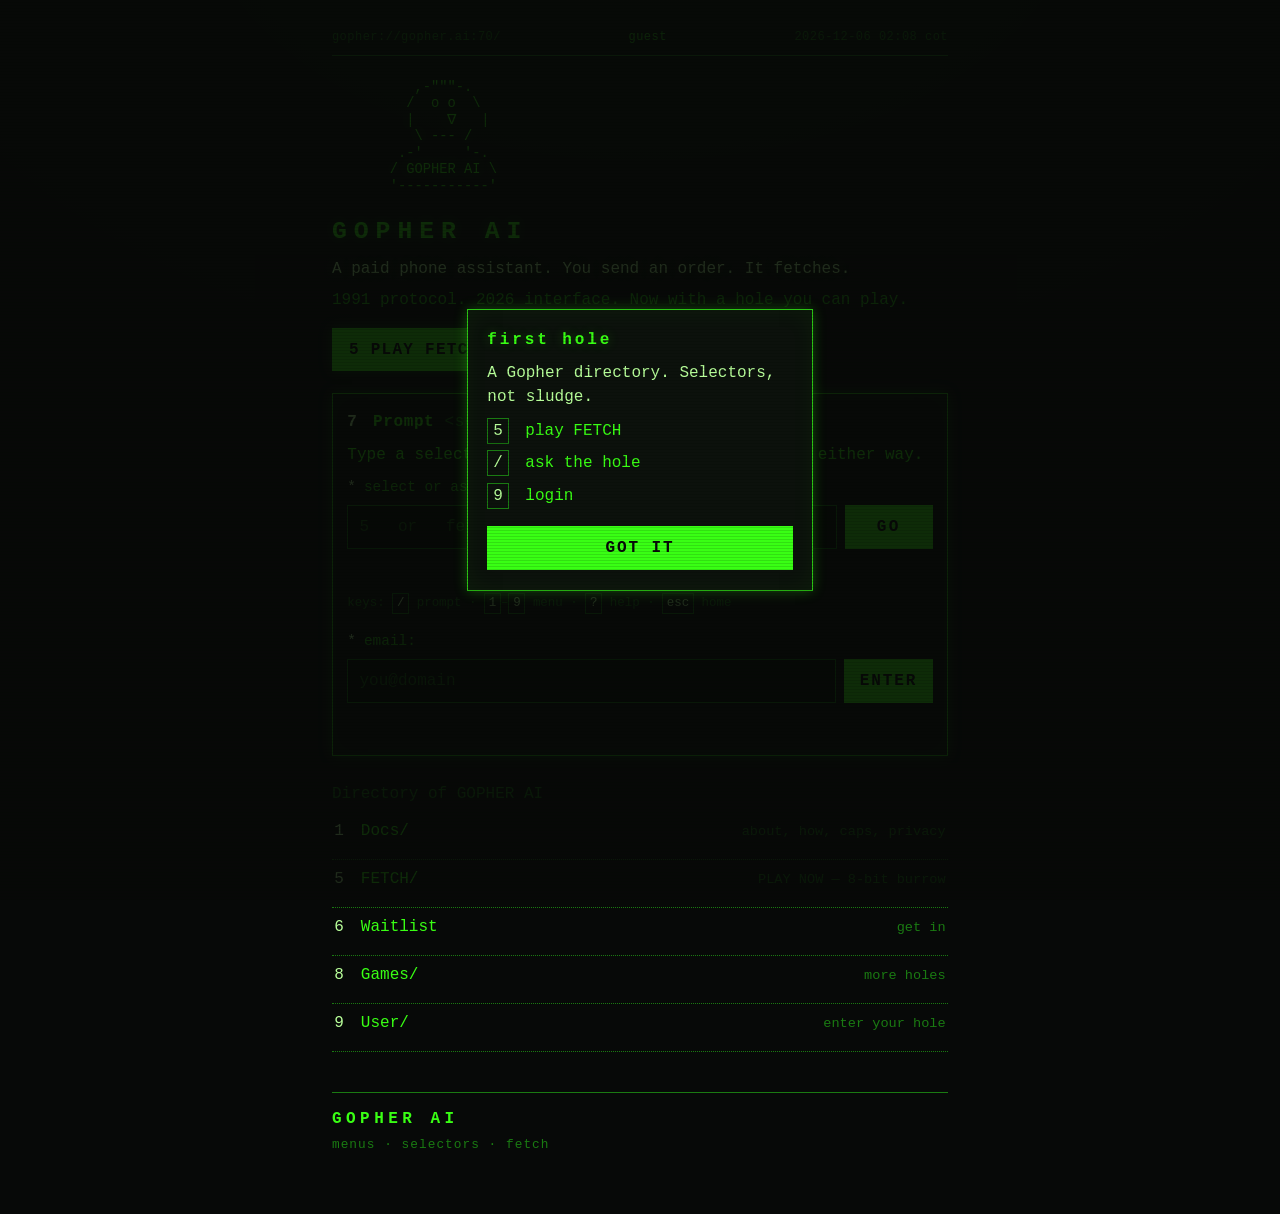
==== commit 3038f0e1: "Pin PLAY FETCH on the home hole. Selector 5 is the game. Hero CTA, pause control, live titles." ====
--- a/index.html
+++ b/index.html
@@ -19,6 +19,7 @@
   <title>GOPHER AI</title>
   <link rel="stylesheet" href="style.css">
   <link rel="manifest" href="manifest.json">
+  <link rel="apple-touch-icon" href="icon-192.png">
   <link rel="icon" href="data:image/svg+xml,%3Csvg xmlns='http://www.w3.org/2000/svg' viewBox='0 0 16 16'%3E%3Crect width='16' height='16' fill='%23070908'/%3E%3Ctext x='2' y='13' font-size='12' font-family='monospace' fill='%2339ff14'%3Eg%3C/text%3E%3C/svg%3E">
 </head>
 <body>
@@ -58,6 +59,10 @@
       <h1>GOPHER AI</h1>
       <p class="breath">A paid phone assistant. You send an order. It fetches.</p>
       <p class="tag">1991 protocol. 2026 interface. Now with a hole you can play.</p>
+      <p class="play-row">
+        <a class="play-cta" href="#/fetch">5 PLAY FETCH</a>
+        <span class="dim">arrows · WASD · pad</span>
+      </p>
     </section>
 
     <section class="menu-block wait" id="ask">
@@ -105,7 +110,7 @@
 
     <section id="game" class="menu-block game-block" hidden>
       <h2><span class="itype">5</span> FETCH/</h2>
-      <p class="info">One tap, one tile. Collect blink packets. Walls bump. Orange sludge costs a life. Arrows, WASD, or the pad.</p>
+      <p class="info">One tap, one tile. Collect blink packets. Walls bump. Orange sludge costs a life. Arrows, WASD, pad, or swipe. P pauses.</p>
       <div class="game-wrap">
         <canvas id="fetch" width="160" height="144" aria-label="FETCH, an 8-bit gopher game"></canvas>
         <div class="game-hud">
@@ -124,6 +129,7 @@
         </div>
         <div class="row">
           <button type="button" id="g-start">START</button>
+          <button type="button" id="g-pause" class="ghost">PAUSE</button>
           <button type="button" id="g-mute" class="ghost">MUTE</button>
         </div>
         <p class="status-line" id="g-status">press START. one direction per tap. fetch the blinking packets.</p>
@@ -135,6 +141,7 @@
       <p class="dim">menus · selectors · fetch</p>
     </footer>
   </div>
+  <noscript><p class="info" style="padding:1rem">GOPHER AI needs JavaScript. Open this page with JS on, then press 5 for FETCH.</p></noscript>
   <script src="game.js"></script>
   <script src="app.js"></script>
 </body>
--- a/style.css
+++ b/style.css
@@ -464,3 +464,31 @@
 .tutorial-card li { margin: 0.4rem 0; }
 .tutorial-card kbd { margin-right: 0.45rem; }
 .tutorial-card button { width: 100%; }
+
+.play-row {
+  display: flex;
+  flex-wrap: wrap;
+  align-items: center;
+  gap: 0.75rem 1rem;
+  margin: 1rem 0 0;
+}
+.play-cta {
+  display: inline-block;
+  padding: 0.55rem 1rem;
+  border: 1px solid var(--fg);
+  color: var(--bg);
+  background: var(--fg);
+  text-decoration: none;
+  font-weight: 700;
+  letter-spacing: 0.08em;
+  box-shadow: var(--glow);
+}
+.play-cta:hover, .play-cta:focus {
+  background: var(--fg-bright);
+  outline: 2px solid var(--fg-bright);
+  outline-offset: 2px;
+}
+@media (prefers-reduced-motion: reduce) {
+  .crt { display: none; }
+  * { animation: none !important; transition: none !important; }
+}
